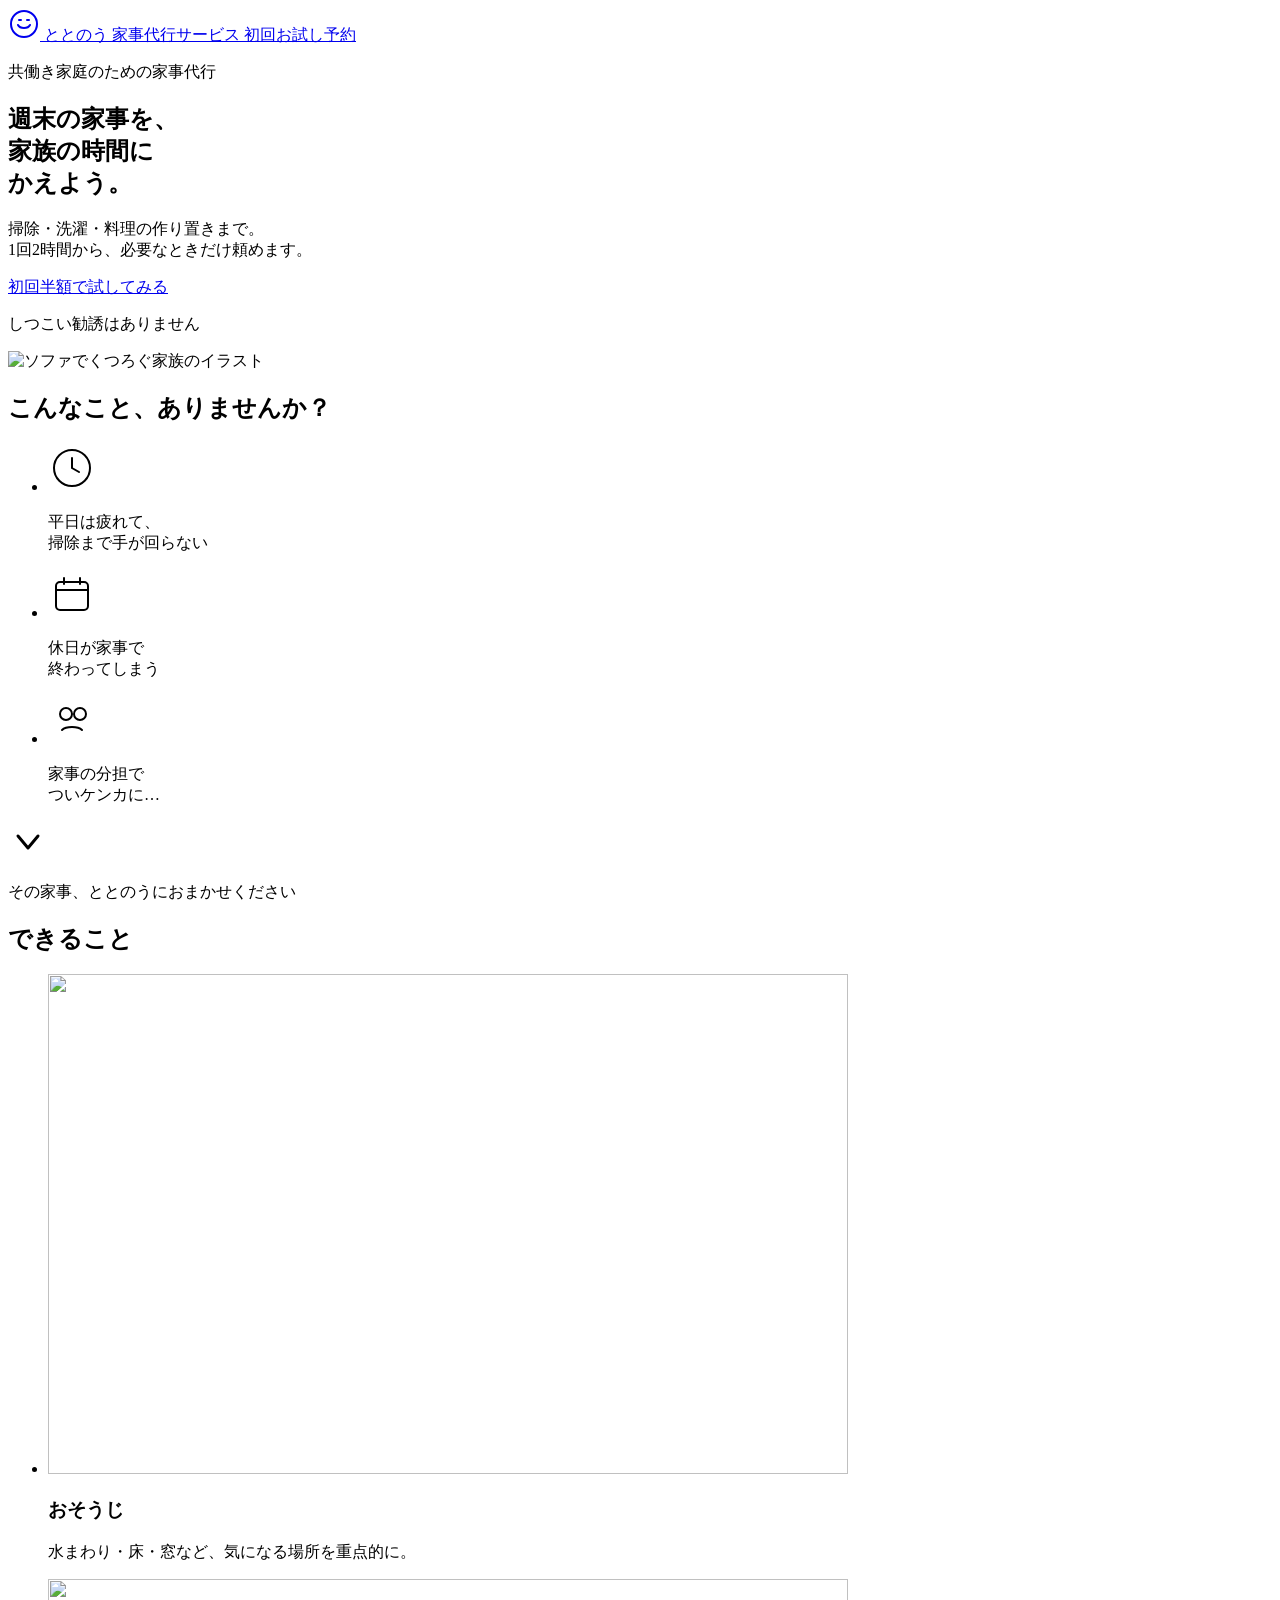
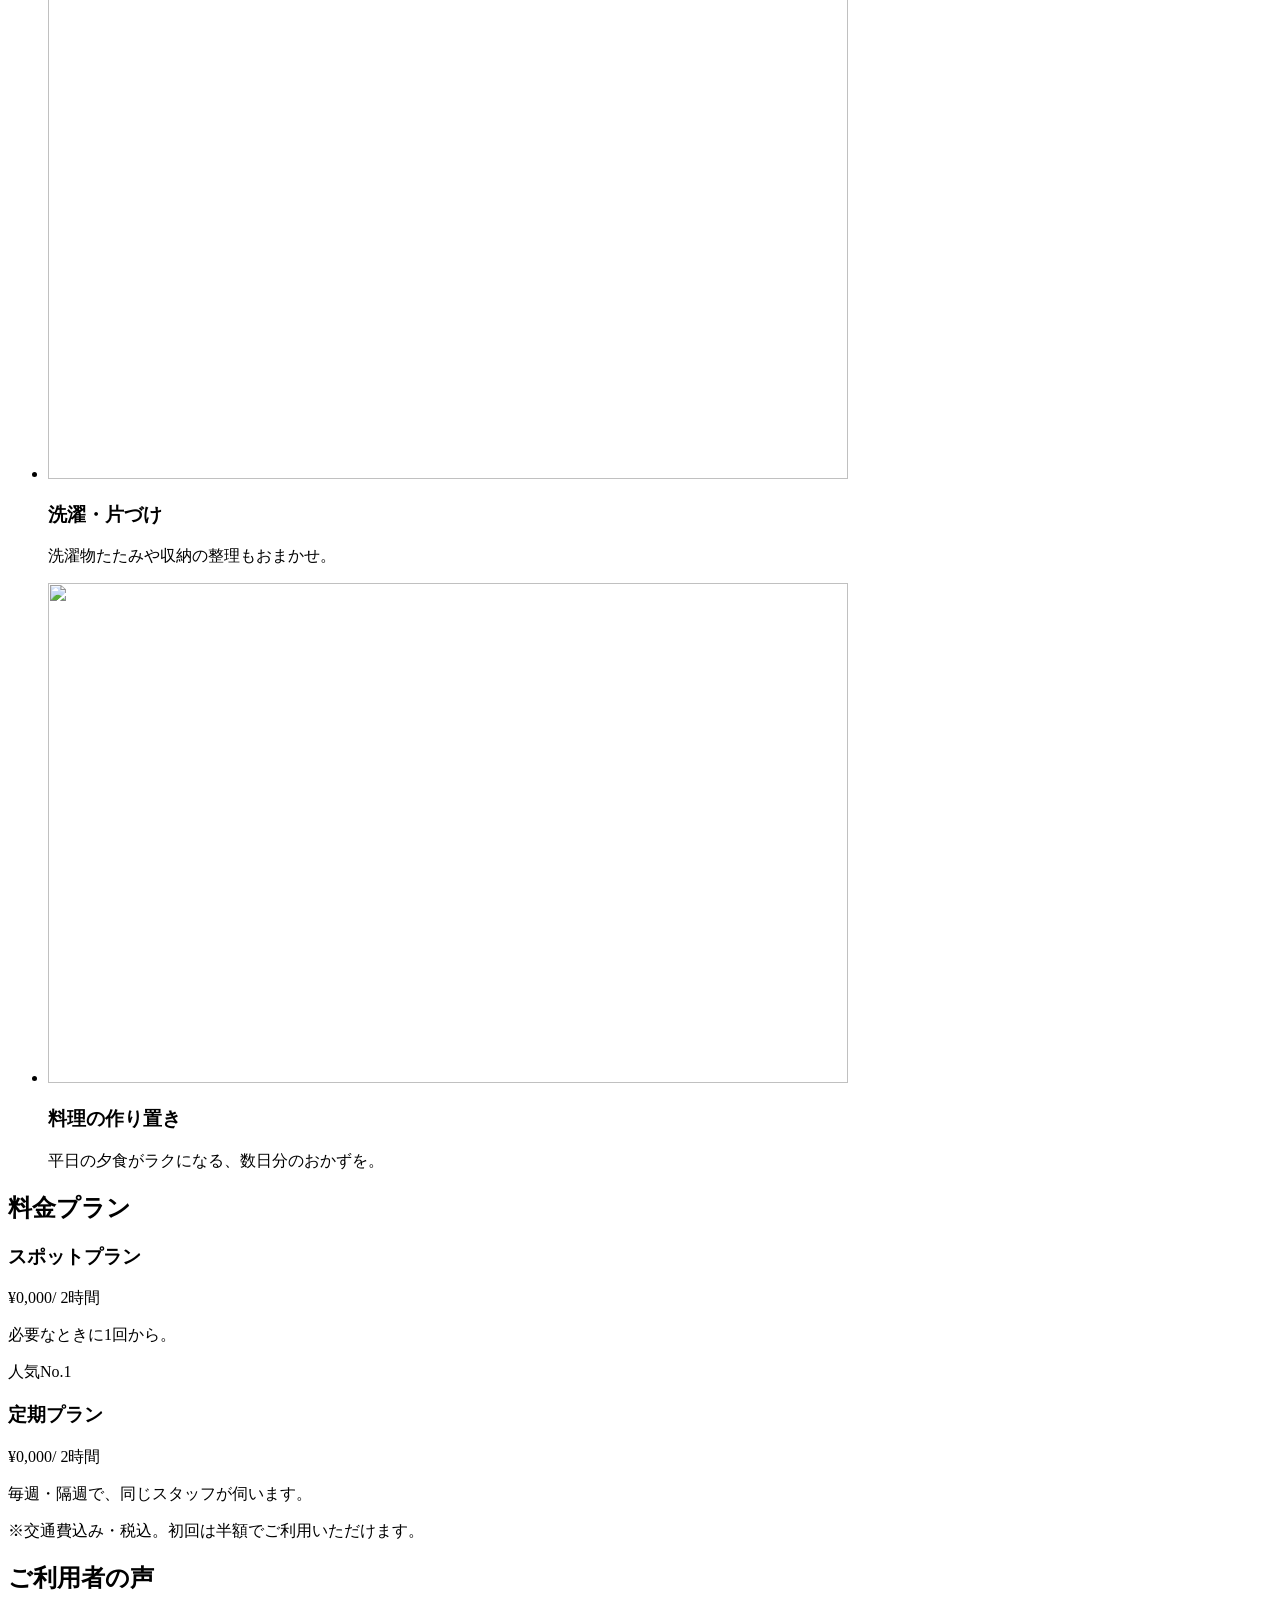
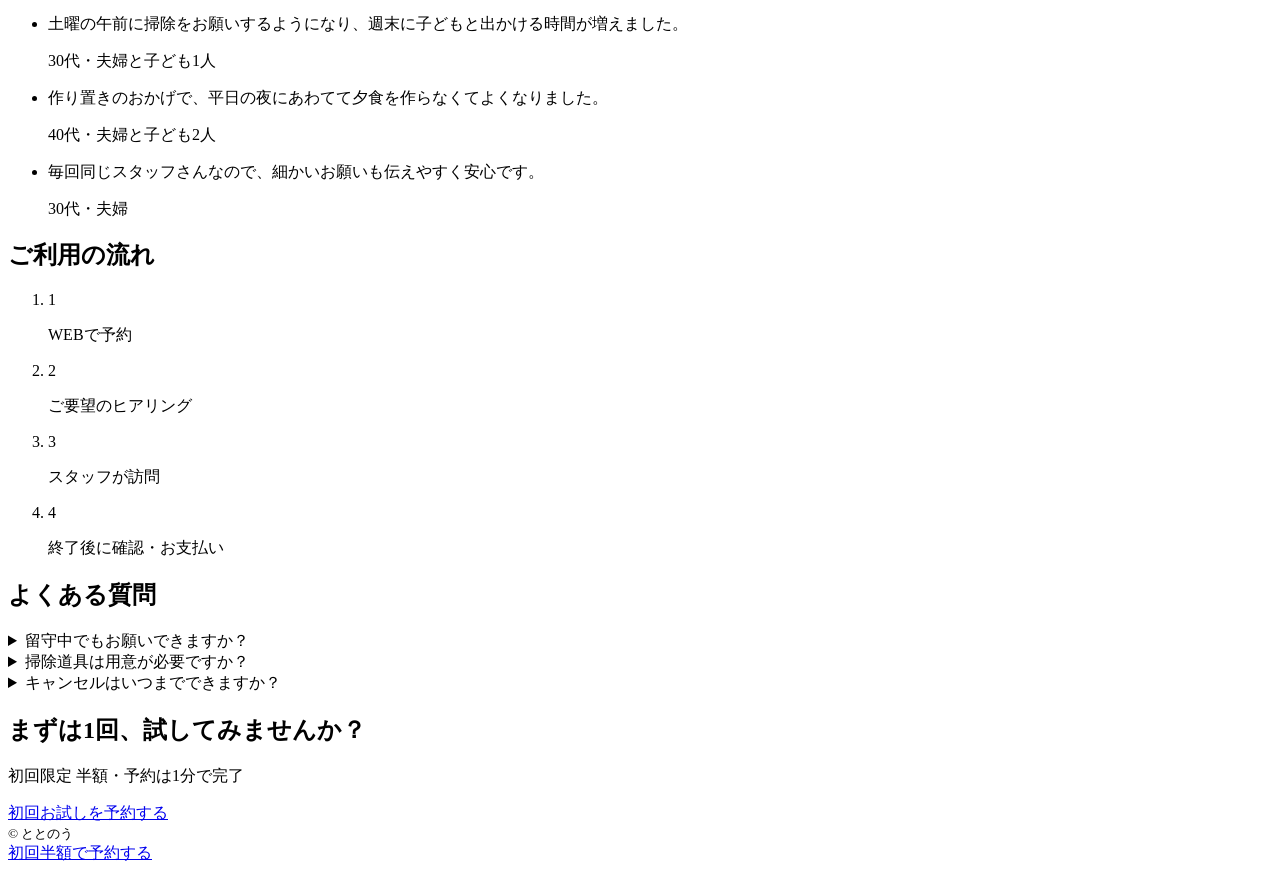
==== index.html @ 7e5689e1 "Add files via upload" ====
<!DOCTYPE html>
<html lang="ja">
<head>
  <meta charset="UTF-8">
  <meta name="viewport" content="width=device-width, initial-scale=1">
  <title>家事代行ととのう｜共働き家庭のための家事代行サービス</title>
  <meta name="description" content="掃除・洗濯・料理の作り置きまで。1回2時間から必要なときだけ頼める家事代行サービス。初回お試しプランあり。">
  <link rel="preconnect" href="https://fonts.googleapis.com">
  <link rel="preconnect" href="https://fonts.gstatic.com" crossorigin>
  <link href="https://fonts.googleapis.com/css2?family=M+PLUS+Rounded+1c:wght@400;500;700;800&display=swap" rel="stylesheet">
  <link rel="stylesheet" href="css/style.css">
</head>
<body>

  <header class="header">
    <a href="index.html" class="logo">
      <svg width="32" height="32" viewBox="0 0 32 32" fill="none" stroke="currentColor" stroke-width="2" stroke-linecap="round" aria-hidden="true"><circle cx="16" cy="16" r="13"/><path d="M10 17 C12 21 20 21 22 17"/><path d="M11 12 H13"/><path d="M19 12 H21"/></svg>
      <span class="logo__name">ととのう</span>
      <span class="logo__sub">家事代行サービス</span>
    </a>
    <a href="form.html" class="btn btn--small">初回お試し予約</a>
  </header>

  <main>
    <!-- ファーストビュー -->
    <section class="hero">
      <div class="hero__inner">
        <div class="hero__text">
          <p class="hero__badge">共働き家庭のための家事代行</p>
          <h1 class="hero__title">週末の家事を、<br>家族の時間に<br>かえよう。</h1>
          <p class="hero__lead">掃除・洗濯・料理の作り置きまで。<br>1回2時間から、必要なときだけ頼めます。</p>
          <div class="hero__cta">
            <a href="form.html" class="btn btn--large">初回半額で試してみる</a>
            <p class="hero__note">しつこい勧誘はありません</p>
          </div>
        </div>
        <img class="hero__image" src="images/hero.svg" alt="ソファでくつろぐ家族のイラスト" width="800" height="800">
      </div>
    </section>

    <!-- お悩み -->
    <section class="problem section">
      <div class="container container--narrow">
        <h2 class="section-title">こんなこと、ありませんか？</h2>
        <ul class="problem__list">
          <li class="problem__item">
            <svg width="48" height="48" viewBox="0 0 48 48" fill="none" stroke="currentColor" stroke-width="2" stroke-linecap="round" aria-hidden="true"><circle cx="24" cy="24" r="18"/><path d="M24 14 V24 L31 28"/></svg>
            <p>平日は疲れて、<br>掃除まで手が回らない</p>
          </li>
          <li class="problem__item">
            <svg width="48" height="48" viewBox="0 0 48 48" fill="none" stroke="currentColor" stroke-width="2" stroke-linecap="round" aria-hidden="true"><rect x="8" y="12" width="32" height="28" rx="4"/><path d="M8 20 H40"/><path d="M16 8 V14"/><path d="M32 8 V14"/></svg>
            <p>休日が家事で<br>終わってしまう</p>
          </li>
          <li class="problem__item">
            <svg width="48" height="48" viewBox="0 0 48 48" fill="none" stroke="currentColor" stroke-width="2" stroke-linecap="round" aria-hidden="true"><circle cx="18" cy="18" r="6"/><circle cx="32" cy="18" r="6"/><path d="M14 34 C18 30 30 30 34 34"/></svg>
            <p>家事の分担で<br>ついケンカに…</p>
          </li>
        </ul>
        <svg class="problem__arrow" width="40" height="40" viewBox="0 0 40 40" fill="none" stroke="currentColor" stroke-width="3" stroke-linecap="round" stroke-linejoin="round" aria-hidden="true"><path d="M10 14 L20 26 L30 14"/></svg>
        <p class="problem__answer">その家事、ととのうにおまかせください</p>
      </div>
    </section>

    <!-- サービス内容 -->
    <section class="service section">
      <div class="container">
        <h2 class="section-title">できること</h2>
        <ul class="service__list">
          <li class="service__card">
            <img src="images/service-clean.svg" alt="" width="800" height="500" loading="lazy">
            <h3>おそうじ</h3>
            <p>水まわり・床・窓など、気になる場所を重点的に。</p>
          </li>
          <li class="service__card">
            <img src="images/service-laundry.svg" alt="" width="800" height="500" loading="lazy">
            <h3>洗濯・片づけ</h3>
            <p>洗濯物たたみや収納の整理もおまかせ。</p>
          </li>
          <li class="service__card">
            <img src="images/service-cook.svg" alt="" width="800" height="500" loading="lazy">
            <h3>料理の作り置き</h3>
            <p>平日の夕食がラクになる、数日分のおかずを。</p>
          </li>
        </ul>
      </div>
    </section>

    <!-- 料金 -->
    <section class="price section">
      <div class="container container--narrow">
        <h2 class="section-title">料金プラン</h2>
        <div class="price__list">
          <div class="price__card">
            <h3 class="price__name">スポットプラン</h3>
            <p class="price__value">¥0,000<span>/ 2時間</span></p>
            <p>必要なときに1回から。</p>
          </div>
          <div class="price__card price__card--recommend">
            <p class="price__label">人気No.1</p>
            <h3 class="price__name">定期プラン</h3>
            <p class="price__value">¥0,000<span>/ 2時間</span></p>
            <p>毎週・隔週で、同じスタッフが伺います。</p>
          </div>
        </div>
        <p class="price__note">※交通費込み・税込。初回は半額でご利用いただけます。</p>
      </div>
    </section>

    <!-- お客様の声 -->
    <section class="voice section">
      <div class="container">
        <h2 class="section-title">ご利用者の声</h2>
        <ul class="voice__list">
          <li class="voice__card">
            <p>土曜の午前に掃除をお願いするようになり、週末に子どもと出かける時間が増えました。</p>
            <p class="voice__meta">30代・夫婦と子ども1人</p>
          </li>
          <li class="voice__card">
            <p>作り置きのおかげで、平日の夜にあわてて夕食を作らなくてよくなりました。</p>
            <p class="voice__meta">40代・夫婦と子ども2人</p>
          </li>
          <li class="voice__card">
            <p>毎回同じスタッフさんなので、細かいお願いも伝えやすく安心です。</p>
            <p class="voice__meta">30代・夫婦</p>
          </li>
        </ul>
      </div>
    </section>

    <!-- ご利用の流れ -->
    <section class="flow section">
      <div class="container">
        <h2 class="section-title">ご利用の流れ</h2>
        <ol class="flow__list">
          <li><span class="flow__num">1</span><p>WEBで予約</p></li>
          <li><span class="flow__num">2</span><p>ご要望のヒアリング</p></li>
          <li><span class="flow__num">3</span><p>スタッフが訪問</p></li>
          <li><span class="flow__num">4</span><p>終了後に確認・お支払い</p></li>
        </ol>
      </div>
    </section>

    <!-- FAQ -->
    <section class="faq section">
      <div class="container container--narrow">
        <h2 class="section-title">よくある質問</h2>
        <div class="faq__list">
          <details class="faq__item">
            <summary>留守中でもお願いできますか？</summary>
            <p>はい。鍵をお預かりして、ご不在中に作業することもできます。</p>
          </details>
          <details class="faq__item">
            <summary>掃除道具は用意が必要ですか？</summary>
            <p>基本はご家庭にある道具を使います。洗剤の指定があればお伝えください。</p>
          </details>
          <details class="faq__item">
            <summary>キャンセルはいつまでできますか？</summary>
            <p>前日18時までなら無料でキャンセルできます。</p>
          </details>
        </div>
      </div>
    </section>

    <!-- CTA -->
    <section class="cta" id="cta">
      <div class="container container--narrow">
        <h2 class="cta__title">まずは1回、試してみませんか？</h2>
        <p class="cta__lead">初回限定 半額・予約は1分で完了</p>
        <a href="form.html" class="btn btn--large">初回お試しを予約する</a>
      </div>
    </section>
  </main>

  <footer class="footer"><small>&copy; ととのう</small></footer>

  <!-- スマホ用の固定ボタン -->
  <a href="form.html" class="fixed-cta">初回半額で予約する</a>

</body>
</html>
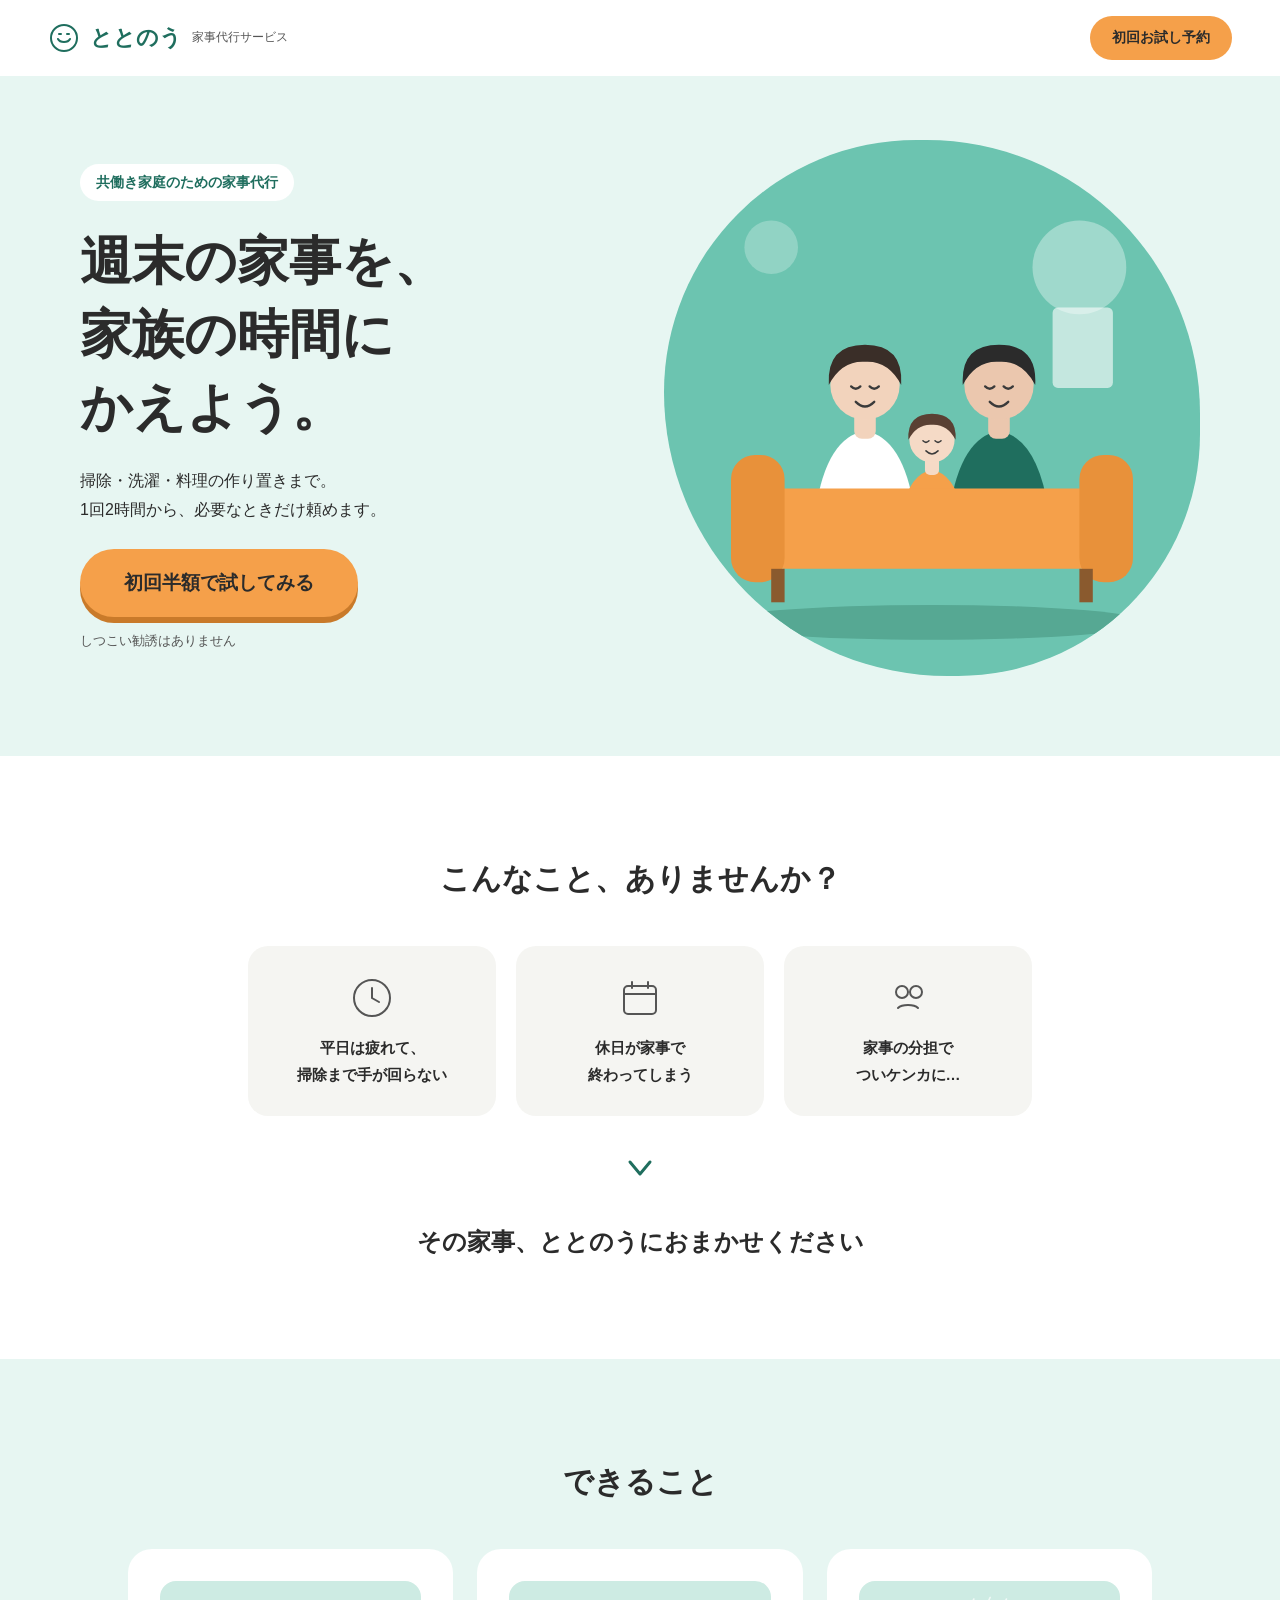
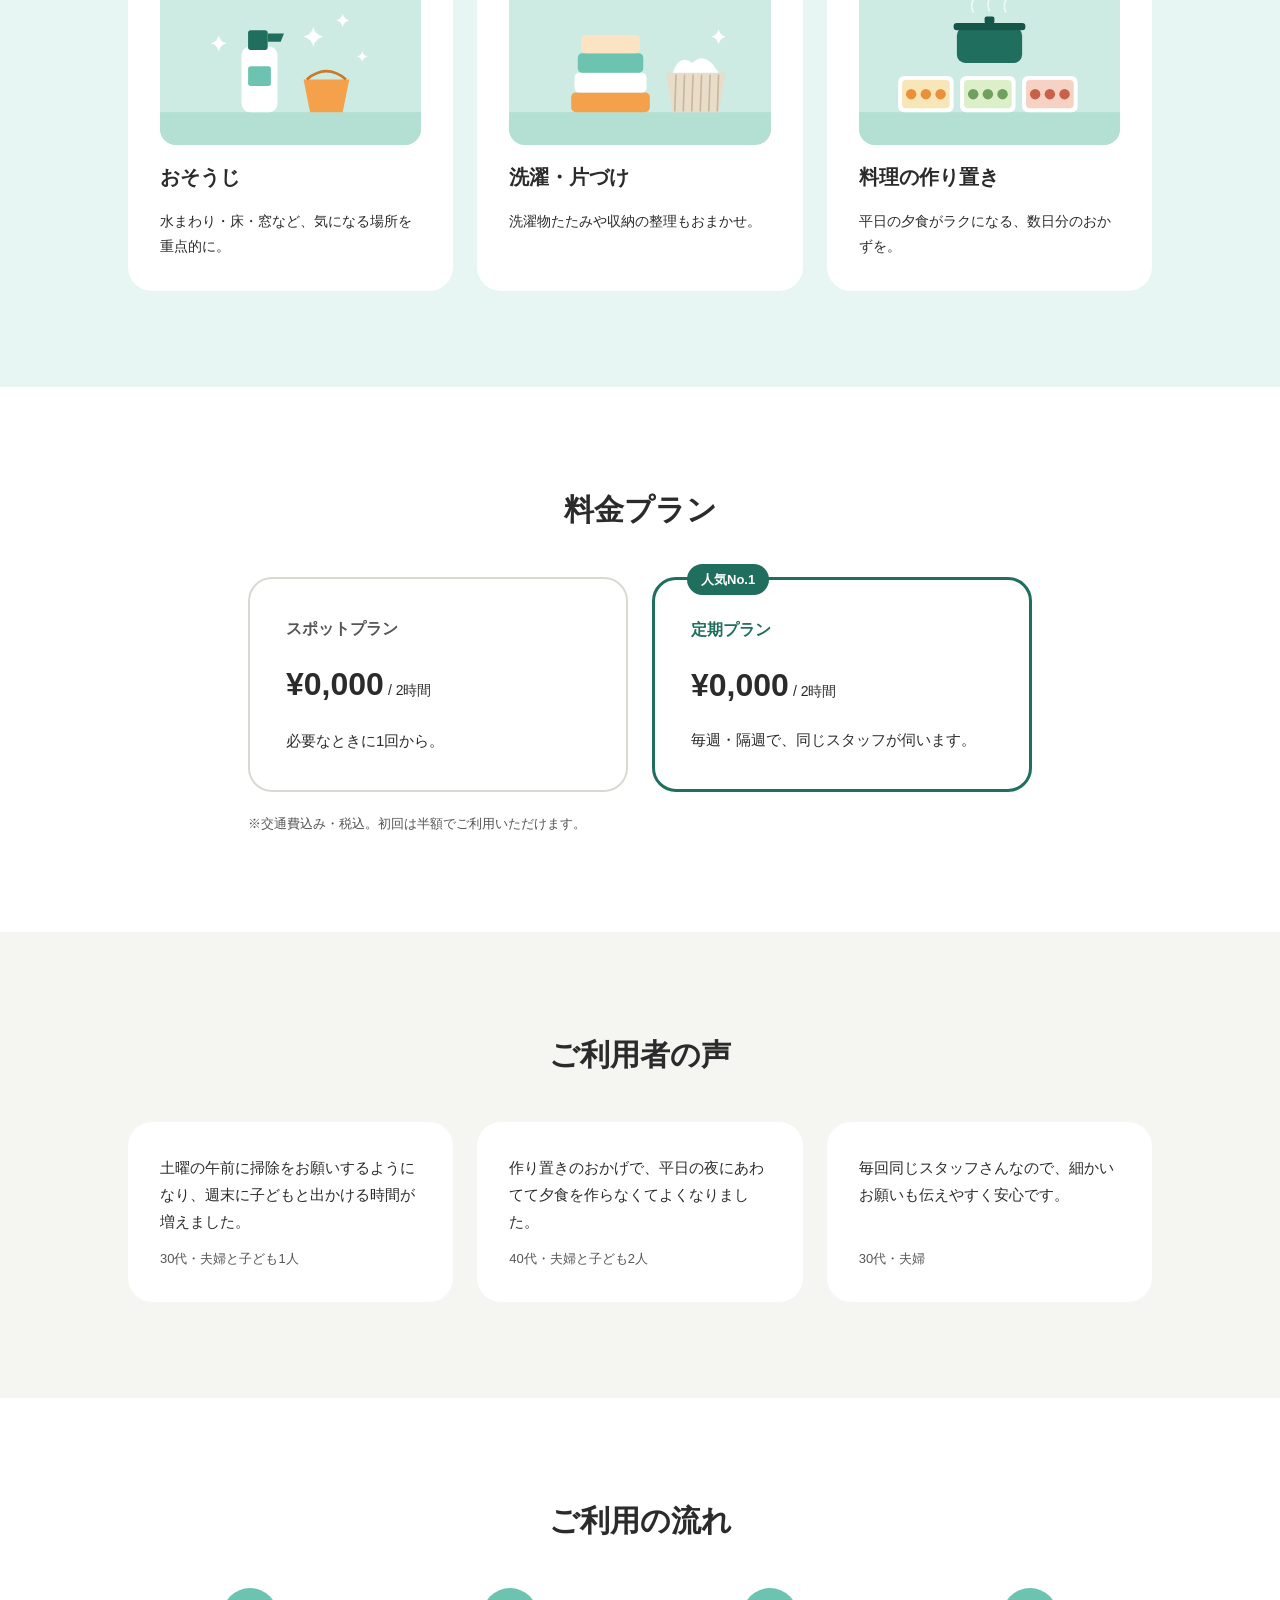
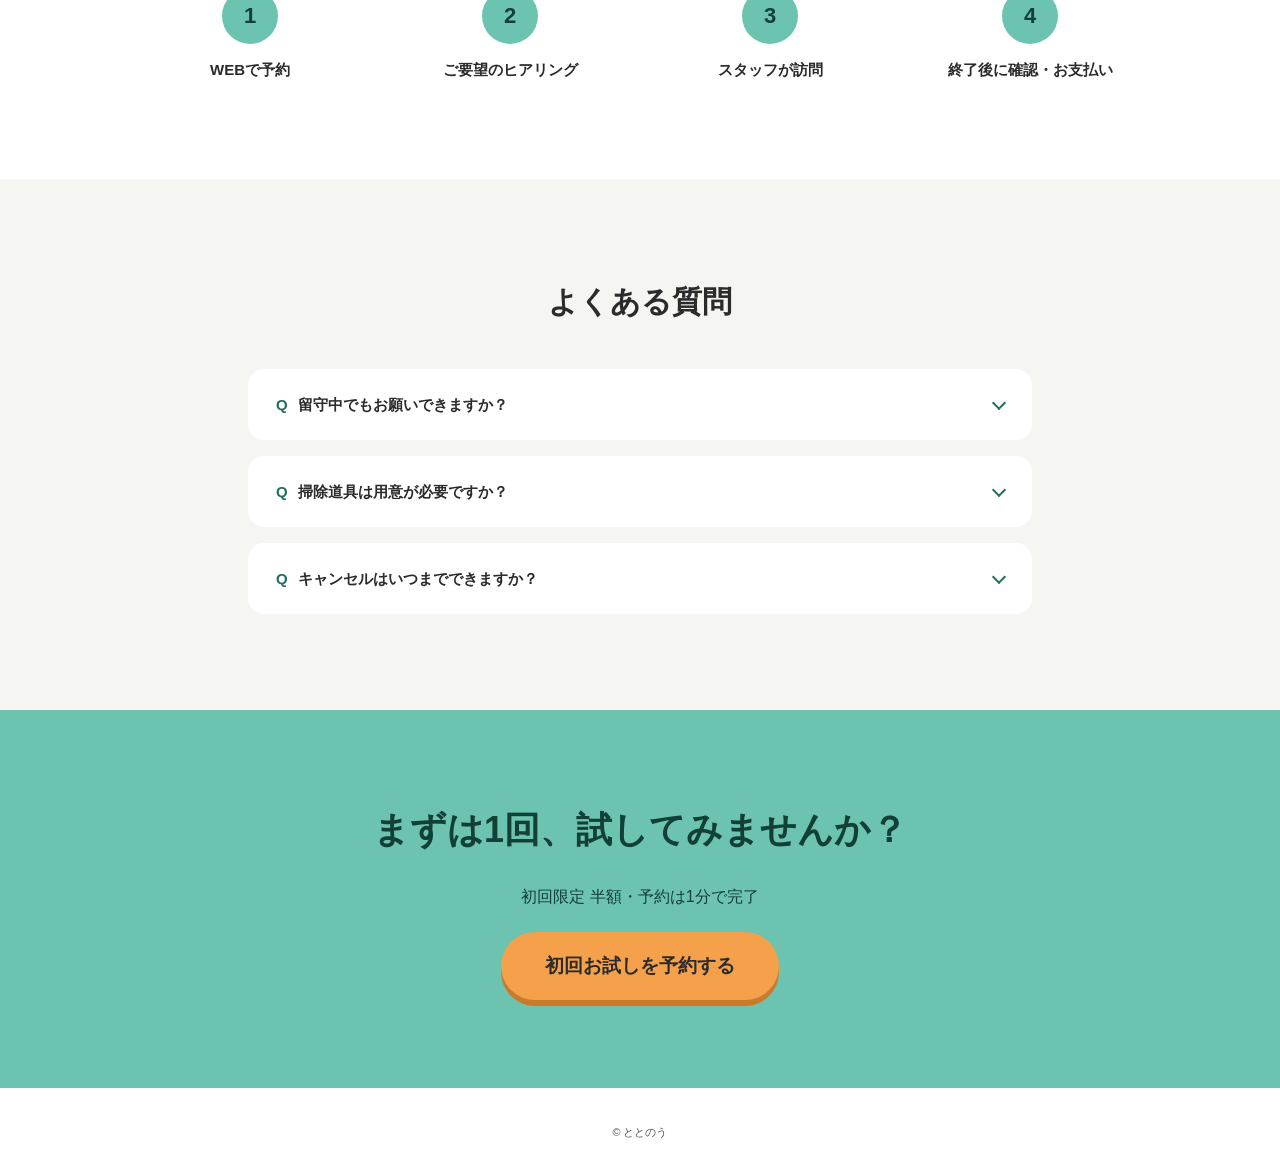
==== commit 103c6278: "Add files via upload" ====
--- a/index.html
+++ b/index.html
@@ -8,7 +8,7 @@
   <link rel="preconnect" href="https://fonts.googleapis.com">
   <link rel="preconnect" href="https://fonts.gstatic.com" crossorigin>
   <link href="https://fonts.googleapis.com/css2?family=M+PLUS+Rounded+1c:wght@400;500;700;800&display=swap" rel="stylesheet">
-  <link rel="stylesheet" href="css/style.css">
+  <link rel="stylesheet" href="style.css">
 </head>
 <body>
 
@@ -34,7 +34,7 @@
             <p class="hero__note">しつこい勧誘はありません</p>
           </div>
         </div>
-        <img class="hero__image" src="images/hero.svg" alt="ソファでくつろぐ家族のイラスト" width="800" height="800">
+        <img class="hero__image" src="hero.svg" alt="ソファでくつろぐ家族のイラスト" width="800" height="800">
       </div>
     </section>
 
@@ -67,17 +67,17 @@
         <h2 class="section-title">できること</h2>
         <ul class="service__list">
           <li class="service__card">
-            <img src="images/service-clean.svg" alt="" width="800" height="500" loading="lazy">
+            <img src="service-clean.svg" alt="" width="800" height="500" loading="lazy">
             <h3>おそうじ</h3>
             <p>水まわり・床・窓など、気になる場所を重点的に。</p>
           </li>
           <li class="service__card">
-            <img src="images/service-laundry.svg" alt="" width="800" height="500" loading="lazy">
+            <img src="service-laundry.svg" alt="" width="800" height="500" loading="lazy">
             <h3>洗濯・片づけ</h3>
             <p>洗濯物たたみや収納の整理もおまかせ。</p>
           </li>
           <li class="service__card">
-            <img src="images/service-cook.svg" alt="" width="800" height="500" loading="lazy">
+            <img src="service-cook.svg" alt="" width="800" height="500" loading="lazy">
             <h3>料理の作り置き</h3>
             <p>平日の夕食がラクになる、数日分のおかずを。</p>
           </li>
--- a/style.css
+++ b/style.css
@@ -0,0 +1,282 @@
+@charset "UTF-8";
+
+/* =========================
+   Variables
+========================= */
+:root {
+  --color-mint: #6CC4B0;
+  --color-mint-light: #E7F6F2;
+  --color-mint-dark: #1F6E5E;
+  --color-mint-deep: #123F36;
+  --color-orange: #F5A04A;
+  --color-orange-dark: #C97A2A;
+  --color-gray: #F5F5F2;
+  --color-text: #2B2B2B;
+  --color-text-sub: #555555;
+  --font: "M PLUS Rounded 1c", "Hiragino Maru Gothic ProN", sans-serif;
+  --pad-x: clamp(20px, 4vw, 48px);
+}
+
+/* =========================
+   Base
+========================= */
+*, *::before, *::after { box-sizing: border-box; }
+html { scroll-behavior: smooth; }
+body {
+  margin: 0;
+  font-family: var(--font);
+  font-size: 15px;
+  line-height: 1.8;
+  color: var(--color-text);
+  background: #FFF;
+}
+img { max-width: 100%; height: auto; display: block; }
+a { color: var(--color-mint-dark); }
+ul, ol { margin: 0; padding: 0; list-style: none; }
+p, h1, h2, h3 { margin: 0; }
+:focus-visible { outline: 3px solid var(--color-mint-dark); outline-offset: 3px; }
+
+.container { max-width: 1120px; margin-inline: auto; padding-inline: var(--pad-x); }
+.container--narrow { max-width: 880px; }
+.section { padding-block: clamp(72px, 9vw, 96px); }
+.section-title {
+  margin-bottom: 40px;
+  font-size: clamp(24px, 3vw, 30px);
+  font-weight: 800;
+  text-align: center;
+}
+
+/* Button */
+.btn {
+  display: inline-flex;
+  align-items: center;
+  justify-content: center;
+  padding: 0 44px;
+  min-height: 64px;
+  font-size: 19px;
+  font-weight: 800;
+  color: var(--color-text);
+  background: var(--color-orange);
+  border-radius: 999px;
+  box-shadow: 0 6px 0 var(--color-orange-dark);
+  text-decoration: none;
+  transition: transform .15s, box-shadow .15s;
+}
+.btn:hover { transform: translateY(3px); box-shadow: 0 3px 0 var(--color-orange-dark); }
+.btn--small { min-height: 44px; padding: 0 22px; font-size: 14px; font-weight: 700; box-shadow: none; }
+.btn--small:hover { transform: none; box-shadow: none; background: #F7B06A; }
+.btn--large { min-height: 68px; }
+
+/* =========================
+   Header
+========================= */
+.header {
+  display: flex;
+  flex-wrap: wrap;
+  justify-content: space-between;
+  align-items: center;
+  gap: 12px;
+  padding: 16px var(--pad-x);
+}
+.logo { display: flex; align-items: center; gap: 10px; text-decoration: none; color: var(--color-mint-dark); }
+.logo__name { font-size: 22px; font-weight: 800; }
+.logo__sub { font-size: 12px; color: var(--color-text-sub); }
+
+/* =========================
+   Hero
+========================= */
+.hero { padding: 64px var(--pad-x) 80px; background: var(--color-mint-light); }
+.hero__inner {
+  max-width: 1120px;
+  margin-inline: auto;
+  display: grid;
+  grid-template-columns: repeat(2, minmax(0, 1fr));
+  gap: 48px;
+  align-items: center;
+}
+.hero__text { display: grid; gap: 24px; justify-items: start; }
+.hero__badge {
+  padding: 6px 16px;
+  font-size: 14px;
+  font-weight: 700;
+  color: var(--color-mint-dark);
+  background: #FFF;
+  border-radius: 999px;
+}
+.hero__title { font-size: clamp(34px, 4.2vw, 52px); font-weight: 800; line-height: 1.4; }
+.hero__lead { font-size: 16px; }
+.hero__cta { display: grid; gap: 12px; justify-items: start; }
+.hero__note { font-size: 13px; color: var(--color-text-sub); }
+.hero__image { aspect-ratio: 1 / 1; object-fit: cover; border-radius: 48% 52% 46% 54%; }
+
+/* =========================
+   Problem
+========================= */
+.problem .container { display: grid; justify-items: center; gap: 32px; }
+.problem .section-title { margin-bottom: 8px; }
+.problem__list { width: 100%; display: grid; grid-template-columns: repeat(3, minmax(0, 1fr)); gap: 20px; }
+.problem__item {
+  display: grid;
+  justify-items: center;
+  gap: 12px;
+  padding: 28px 24px;
+  text-align: center;
+  font-weight: 700;
+  color: var(--color-text-sub);
+  background: var(--color-gray);
+  border-radius: 20px;
+}
+.problem__item p { color: var(--color-text); }
+.problem__arrow { color: var(--color-mint-dark); }
+.problem__answer { font-size: clamp(20px, 2.4vw, 24px); font-weight: 800; text-align: center; }
+
+/* =========================
+   Service
+========================= */
+.service { background: var(--color-mint-light); }
+.service__list { display: grid; grid-template-columns: repeat(3, minmax(0, 1fr)); gap: 24px; }
+.service__card { display: grid; gap: 14px; align-content: start; padding: 32px; background: #FFF; border-radius: 24px; }
+.service__card img { aspect-ratio: 16 / 10; object-fit: cover; border-radius: 16px; }
+.service__card h3 { font-size: 20px; font-weight: 800; }
+.service__card p { font-size: 14px; }
+
+/* =========================
+   Price
+========================= */
+.price__list { display: grid; grid-template-columns: repeat(2, minmax(0, 1fr)); gap: 24px; }
+.price__card {
+  position: relative;
+  display: grid;
+  gap: 12px;
+  padding: 36px;
+  border: 2px solid #D9D9D4;
+  border-radius: 24px;
+}
+.price__card--recommend { border: 3px solid var(--color-mint-dark); }
+.price__label {
+  position: absolute;
+  top: -16px;
+  left: 32px;
+  padding: 4px 14px;
+  font-size: 13px;
+  font-weight: 700;
+  color: #FFF;
+  background: var(--color-mint-dark);
+  border-radius: 999px;
+}
+.price__name { font-size: 16px; font-weight: 700; color: var(--color-text-sub); }
+.price__card--recommend .price__name { color: var(--color-mint-dark); }
+.price__value { font-size: 32px; font-weight: 800; }
+.price__value span { margin-left: 4px; font-size: 14px; font-weight: 500; }
+.price__note { margin-top: 20px; font-size: 13px; color: var(--color-text-sub); }
+
+/* =========================
+   Voice
+========================= */
+.voice { background: var(--color-gray); }
+.voice__list { display: grid; grid-template-columns: repeat(3, minmax(0, 1fr)); gap: 24px; }
+.voice__card { display: grid; gap: 12px; align-content: space-between; padding: 32px; background: #FFF; border-radius: 24px; }
+.voice__meta { font-size: 13px; color: var(--color-text-sub); }
+
+/* =========================
+   Flow
+========================= */
+.flow__list { display: grid; grid-template-columns: repeat(4, minmax(0, 1fr)); gap: 16px; }
+.flow__list li { display: grid; justify-items: center; gap: 12px; text-align: center; font-weight: 700; }
+.flow__num {
+  display: grid;
+  place-items: center;
+  width: 56px;
+  height: 56px;
+  font-size: 22px;
+  font-weight: 800;
+  color: var(--color-mint-deep);
+  background: var(--color-mint);
+  border-radius: 50%;
+}
+
+/* =========================
+   FAQ
+========================= */
+.faq { background: var(--color-gray); }
+.faq__list { display: grid; gap: 16px; }
+.faq__item { background: #FFF; border-radius: 16px; }
+.faq__item summary {
+  position: relative;
+  padding: 22px 56px 22px 28px;
+  font-weight: 800;
+  cursor: pointer;
+  list-style: none;
+}
+.faq__item summary::-webkit-details-marker { display: none; }
+.faq__item summary::before { content: "Q"; margin-right: 10px; color: var(--color-mint-dark); }
+.faq__item summary::after {
+  content: "";
+  position: absolute;
+  right: 28px;
+  top: 50%;
+  width: 10px;
+  height: 10px;
+  border-right: 2px solid var(--color-mint-dark);
+  border-bottom: 2px solid var(--color-mint-dark);
+  transform: translateY(-70%) rotate(45deg);
+  transition: transform .2s;
+}
+.faq__item[open] summary::after { transform: translateY(-30%) rotate(-135deg); }
+.faq__item p { padding: 0 28px 24px; font-size: 14px; }
+.faq__item p::before { content: "A"; margin-right: 10px; font-weight: 800; color: var(--color-orange-dark); }
+
+/* =========================
+   CTA
+========================= */
+.cta { padding-block: 88px; background: var(--color-mint); text-align: center; }
+.cta .container { display: grid; justify-items: center; gap: 20px; }
+.cta__title { font-size: clamp(24px, 3vw, 36px); font-weight: 800; color: var(--color-mint-deep); }
+.cta__lead { font-size: 16px; color: var(--color-mint-deep); }
+
+.footer { padding: 32px; text-align: center; font-size: 13px; color: var(--color-text-sub); }
+.fixed-cta { display: none; }
+
+/* =========================
+   Responsive (〜768px)
+========================= */
+@media (max-width: 768px) {
+  .logo__sub { display: none; }
+
+  .hero { padding-top: 40px; }
+  .hero__inner { grid-template-columns: 1fr; gap: 32px; }
+  .hero__image { order: -1; width: 80%; justify-self: center; }
+  .btn--large { width: 100%; padding-inline: 24px; font-size: 17px; }
+  .hero__cta { justify-items: stretch; width: 100%; }
+
+  .problem__list,
+  .service__list,
+  .price__list,
+  .voice__list { grid-template-columns: 1fr; }
+  .price__list { gap: 32px; }
+  .flow__list { grid-template-columns: repeat(2, minmax(0, 1fr)); row-gap: 32px; }
+
+  .footer { padding-bottom: 104px; }
+  .fixed-cta {
+    position: fixed;
+    left: 16px;
+    right: 16px;
+    bottom: 16px;
+    z-index: 50;
+    display: flex;
+    align-items: center;
+    justify-content: center;
+    min-height: 56px;
+    font-weight: 800;
+    color: var(--color-text);
+    background: var(--color-orange);
+    border-radius: 999px;
+    box-shadow: 0 4px 0 var(--color-orange-dark);
+    text-decoration: none;
+  }
+}
+
+@media (prefers-reduced-motion: reduce) {
+  html { scroll-behavior: auto; }
+  * { transition: none !important; }
+}
